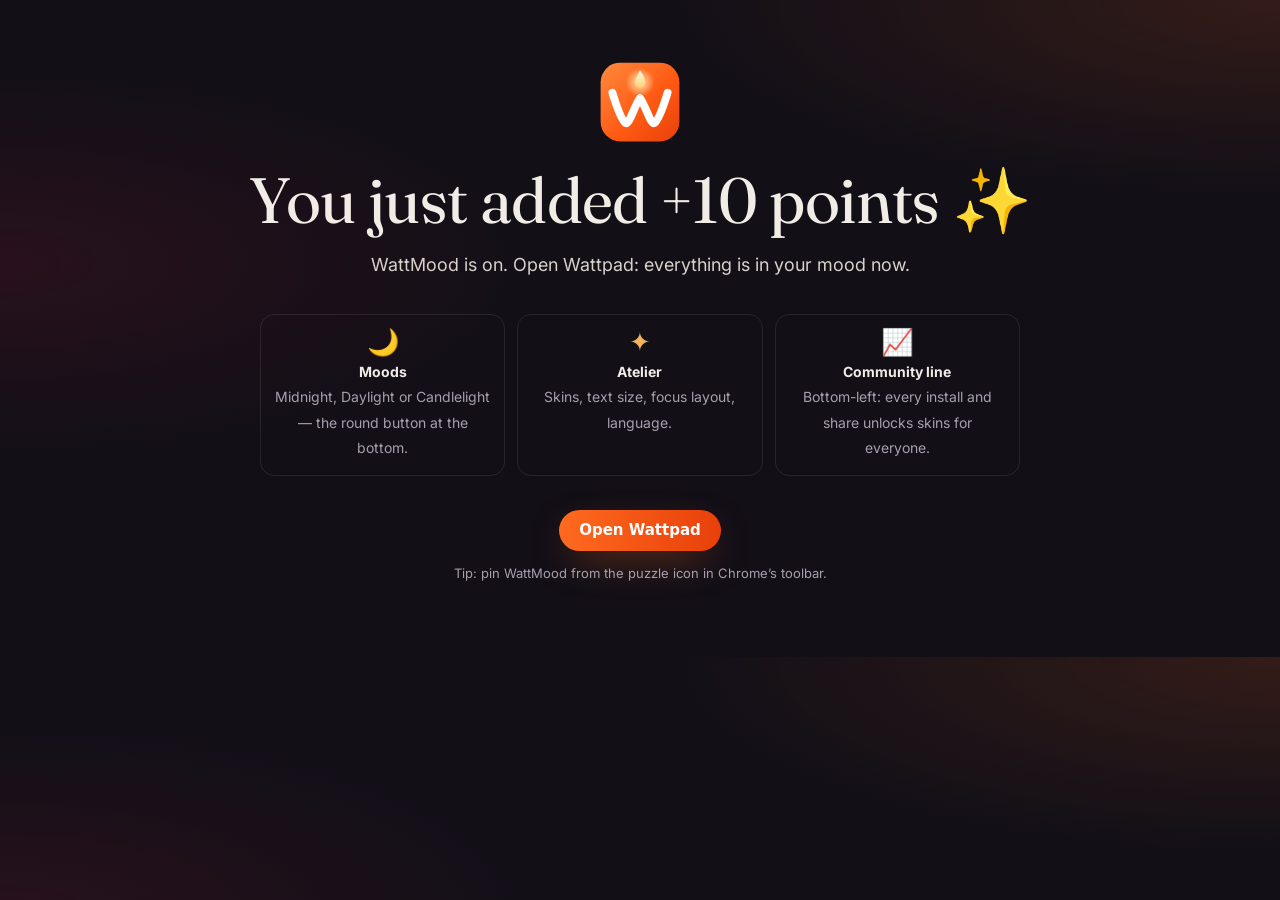
==== docs/welcome.html @ c8b5bc21 "WattMood: site-wide Wattpad skins, community points line, coupons, 4 languages - Chrome extension (e" ====
<!doctype html>
<html lang="en">
<head>
  <meta charset="utf-8">
  <meta name="viewport" content="width=device-width, initial-scale=1">
  <title>Welcome to WattMood</title>
  <link rel="icon" href="logo.svg">
  <link rel="stylesheet" href="https://fonts.googleapis.com/css2?family=Fraunces:ital,opsz,wght@0,9..144,300..600;1,9..144,400&family=Inter:wght@400;600;700&display=swap">
  <link rel="stylesheet" href="style.css">
</head>
<body>
  <div class="wrap" style="text-align:center;padding:60px 0">
    <img src="logo.svg" alt="" style="width:84px;height:84px;border-radius:20px">
    <h1 id="h"></h1>
    <p class="lead" id="p" style="margin:0 auto"></p>
    <div class="how" style="max-width:760px;margin:34px auto" id="steps"></div>
    <a class="btn primary" href="https://www.wattpad.com/" id="go"></a>
    <p class="note" id="n"></p>
  </div>
  <script>
    const W = {
      en: ['You just added +10 points ✨', 'WattMood is on. Open Wattpad: everything is in your mood now.', [['🌙', 'Moods', 'Midnight, Daylight or Candlelight — the round button at the bottom.'], ['✦', 'Atelier', 'Skins, text size, focus layout, language.'], ['📈', 'Community line', 'Bottom-left: every install and share unlocks skins for everyone.']], 'Open Wattpad', 'Tip: pin WattMood from the puzzle icon in Chrome’s toolbar.'],
      es: ['Acabas de sumar +10 puntos ✨', 'WattMood está activado. Abre Wattpad: todo tiene tu ambiente.', [['🌙', 'Ambientes', 'Noche, Día o Vela: el botón redondo de abajo.'], ['✦', 'Taller', 'Skins, tamaño del texto, modo foco, idioma.'], ['📈', 'Línea de la comunidad', 'Abajo a la izquierda: cada instalación desbloquea skins para todos.']], 'Abrir Wattpad', 'Consejo: fija WattMood desde el icono del puzle de Chrome.'],
      pt: ['Você acabou de somar +10 pontos ✨', 'O WattMood está ativo. Abra o Wattpad: tudo está no seu clima.', [['🌙', 'Climas', 'Noite, Dia ou Vela — o botão redondo embaixo.'], ['✦', 'Ateliê', 'Skins, tamanho do texto, modo foco, idioma.'], ['📈', 'Linha da comunidade', 'Canto inferior esquerdo: cada instalação desbloqueia skins para todos.']], 'Abrir o Wattpad', 'Dica: fixe o WattMood pelo ícone de quebra-cabeça do Chrome.'],
      fr: ['Tu viens d’ajouter +10 points ✨', 'WattMood est activé. Ouvre Wattpad : tout est dans ton ambiance.', [['🌙', 'Ambiances', 'Nuit, Jour ou Bougie — le bouton rond en bas.'], ['✦', 'Atelier', 'Skins, taille du texte, mode focus, langue.'], ['📈', 'Ligne de la communauté', 'En bas à gauche : chaque installation débloque des skins pour tous.']], 'Ouvrir Wattpad', 'Astuce : épingle WattMood depuis l’icône puzzle de Chrome.'],
    };
    const l = W[(navigator.language || 'en').slice(0, 2)] || W.en;
    document.getElementById('h').textContent = l[0];
    document.getElementById('p').textContent = l[1];
    document.getElementById('steps').innerHTML = l[2].map(([i, b, s]) => `<div><b>${i}</b><span><strong style="color:var(--text)">${b}</strong><br>${s}</span></div>`).join('');
    document.getElementById('go').textContent = l[3];
    document.getElementById('n').textContent = l[4];
  </script>
</body>
</html>
---- docs/style.css ----
:root { --bg: #120f17; --surface: #1c1824; --line: rgba(255,255,255,.09); --text: #f1ece6; --muted: #a79fae; --orange: #ff6a1f; --gold: #f2b35b; color-scheme: dark; }
* { box-sizing: border-box; }
html { scroll-behavior: smooth; }
body { margin: 0; background: var(--bg); color: var(--text); font: 16px/1.6 "Inter", system-ui, -apple-system, sans-serif; overflow-x: hidden;
  background-image: radial-gradient(80% 50% at 100% 0%, rgba(255,106,31,.14), transparent 60%), radial-gradient(70% 50% at 0% 40%, rgba(200,32,61,.12), transparent 60%); }
a { color: var(--gold); }
.wrap { width: min(1100px, 100% - 32px); margin: 0 auto; }
nav.top { display: flex; justify-content: space-between; align-items: center; padding: 18px 0; }
.brand { display: flex; gap: 10px; align-items: center; font: 400 24px/1 "Fraunces", Georgia, serif; text-decoration: none; color: var(--text); }
.brand img { width: 36px; height: 36px; border-radius: 9px; }
.langs { display: flex; gap: 4px; }
.langs button { background: none; border: 1px solid transparent; color: var(--muted); font: 600 12px system-ui, sans-serif; padding: 6px 8px; border-radius: 8px; cursor: pointer; }
.langs button.on { color: var(--text); border-color: var(--line); }
.hero { display: grid; grid-template-columns: 1.05fr .95fr; gap: 48px; align-items: center; padding: 48px 0 64px; }
.kicker { font: 700 12px/1 system-ui, sans-serif; letter-spacing: .24em; text-transform: uppercase; color: var(--orange); }
h1 { font: 400 clamp(38px, 6vw, 64px)/1.05 "Fraunces", Georgia, serif; margin: 14px 0 18px; letter-spacing: -.01em; }
h1 em { font-style: italic; color: var(--gold); }
.lead { font-size: 18px; color: #d9d2cb; max-width: 34em; }
.cta { display: flex; gap: 12px; flex-wrap: wrap; margin-top: 26px; }
.btn { display: inline-flex; align-items: center; gap: 8px; padding: 13px 20px; border-radius: 999px; font: 700 15px/1 system-ui, sans-serif; text-decoration: none; border: 1px solid var(--line); color: var(--text); cursor: pointer; background: none; }
.btn.primary { background: linear-gradient(90deg, var(--orange), #e8400a); border: 0; color: #fff; box-shadow: 0 14px 40px -14px rgba(255,106,31,.7); }
.note { font-size: 13px; color: var(--muted); margin-top: 12px; }
.phone { position: relative; border-radius: 22px; overflow: hidden; border: 1px solid var(--line); background: #0b090a; aspect-ratio: 4 / 3.3; box-shadow: 0 40px 90px -40px #000; }
.phone .page { position: absolute; inset: 0; padding: 28px 34px; transition: opacity .8s ease; }
.phone .seal { width: 46px; height: 46px; margin: 0 auto 8px; }
.phone .kick { text-align: center; font: 700 10px/1 system-ui; letter-spacing: .4em; text-transform: uppercase; }
.phone .ttl { text-align: center; font-size: 30px; margin: 8px 0 14px; }
.phone p { margin: 0 0 10px; font-size: 14px; line-height: 1.7; }
.phone .bub { display: inline-block; padding: 6px 12px; border-radius: 14px 14px 14px 4px; font-size: 14px; margin: 2px 0 10px; }
section { padding: 56px 0; border-top: 1px solid var(--line); }
h2 { font: 400 clamp(28px, 4vw, 40px)/1.1 "Fraunces", Georgia, serif; margin: 0 0 10px; }
.sub { color: var(--muted); margin: 0 0 28px; max-width: 40em; }
.features { display: grid; grid-template-columns: repeat(3, 1fr); gap: 14px; }
.feat { padding: 20px; border-radius: 18px; background: var(--surface); border: 1px solid var(--line); }
.feat b { display: block; font-size: 17px; margin: 8px 0 4px; }
.feat span { color: var(--muted); font-size: 14px; }
.feat .ic { font-size: 24px; }
.line-card { padding: 22px; border-radius: 20px; background: var(--surface); border: 1px solid var(--line); }
.line-top { display: flex; justify-content: space-between; align-items: flex-end; gap: 12px; margin-bottom: 34px; flex-wrap: wrap; }
.total { font: 400 46px/1 "Fraunces", Georgia, serif; }
.total small { font: 600 14px system-ui; color: var(--muted); }
.track { position: relative; height: 10px; border-radius: 99px; background: rgba(255,255,255,.08); margin: 0 14px 44px; }
.fill { position: absolute; left: 0; top: 0; bottom: 0; border-radius: inherit; background: linear-gradient(90deg, var(--orange), var(--gold)); box-shadow: 0 0 20px -2px var(--orange); width: 0; transition: width 1.6s cubic-bezier(.2,.8,.2,1); }
.mark { position: absolute; top: 50%; transform: translate(-50%, -50%); text-align: center; }
.mark .dot { width: 34px; height: 34px; border-radius: 50%; display: grid; place-items: center; background: var(--surface); border: 1.5px solid var(--line); filter: grayscale(1); opacity: .65; }
.mark.on .dot { filter: none; opacity: 1; border-color: var(--gold); }
.mark .g { position: absolute; top: 40px; left: 50%; transform: translateX(-50%); font-size: 11px; color: var(--muted); white-space: nowrap; }
.how { display: grid; grid-template-columns: repeat(3, 1fr); gap: 12px; margin-top: 8px; }
.how div { padding: 14px; border-radius: 14px; border: 1px solid var(--line); }
.how b { font: 400 26px/1 "Fraunces", Georgia, serif; color: var(--gold); display: block; margin-bottom: 4px; }
.how span { font-size: 14px; color: var(--muted); }
.gallery { display: grid; grid-template-columns: repeat(auto-fill, minmax(200px, 1fr)); gap: 14px; }
.skin { border-radius: 18px; padding: 18px; border: 1px solid var(--line); position: relative; overflow: hidden; }
.skin .em { width: 58px; height: 58px; }
.skin .nm { font-size: 22px; margin: 10px 0 2px; }
.skin .fr { font-size: 13px; opacity: .75; font-style: italic; }
.skin .gl { position: absolute; top: 14px; right: 14px; font: 700 11px system-ui; padding: 4px 8px; border-radius: 99px; background: rgba(255,255,255,.12); }
.skin .gl.free { background: var(--gold); color: #1a1208; }
.skin .pal { display: flex; gap: 5px; margin-top: 12px; }
.skin .pal i { width: 16px; height: 16px; border-radius: 50%; border: 1px solid rgba(127,127,127,.4); }
.faq details { border-bottom: 1px solid var(--line); padding: 14px 0; }
.faq summary { cursor: pointer; font-weight: 600; }
.faq p { color: var(--muted); margin: 8px 0 0; }
footer { padding: 30px 0 50px; border-top: 1px solid var(--line); color: var(--muted); font-size: 13px; display: flex; justify-content: space-between; gap: 16px; flex-wrap: wrap; }
.legal h1 { font-size: 40px; }
.legal h2 { font-size: 24px; margin-top: 28px; }
.legal p, .legal li { color: #d7d0c9; }
@media (max-width: 860px) { .hero { grid-template-columns: 1fr; } .features, .how { grid-template-columns: 1fr; } }
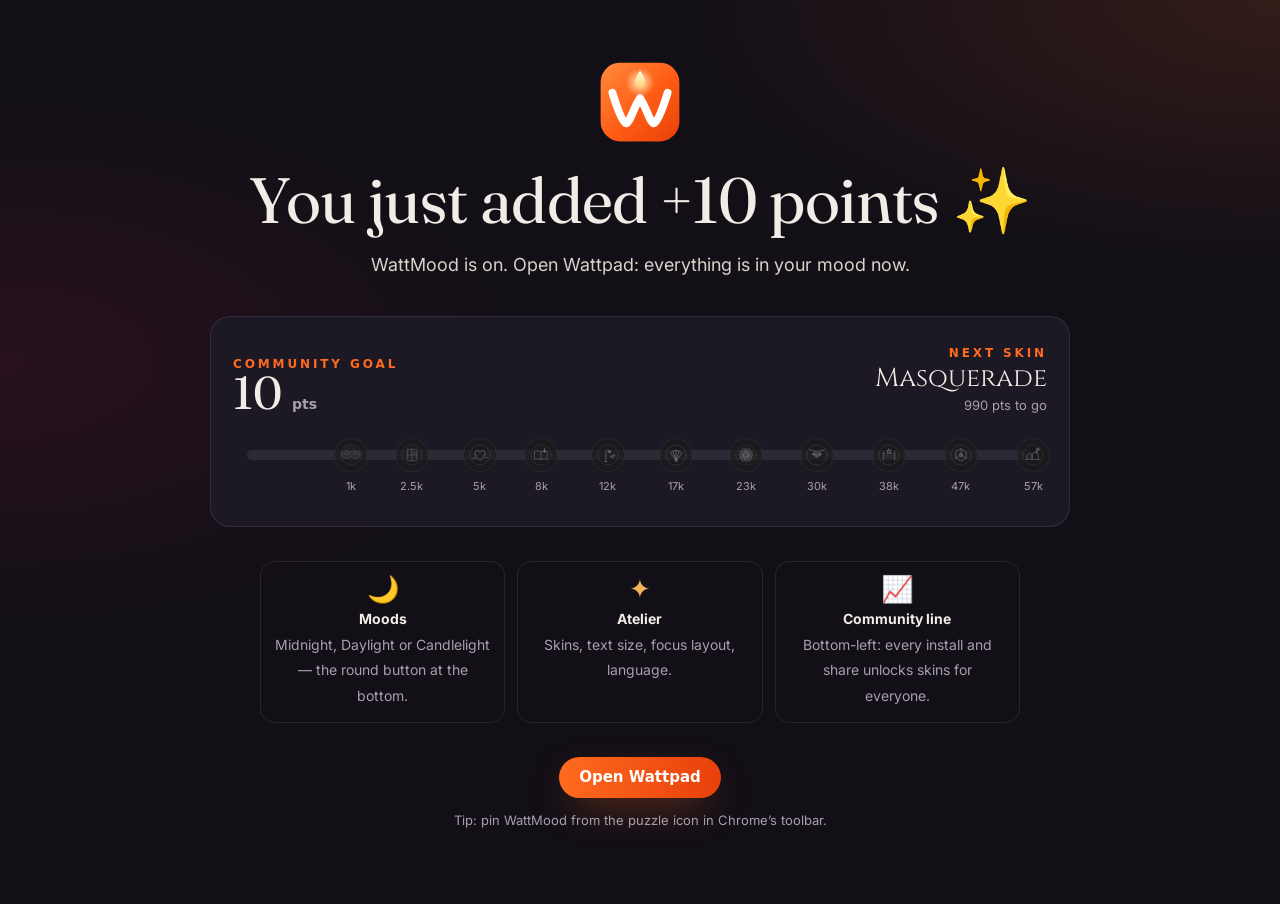
==== commit e593a894: "Welcome page: show the community points line with the visitor's +10 Co-Authored-By: Claude Opus 5.5 " ====
--- a/docs/welcome.html
+++ b/docs/welcome.html
@@ -13,10 +13,12 @@
     <img src="logo.svg" alt="" style="width:84px;height:84px;border-radius:20px">
     <h1 id="h"></h1>
     <p class="lead" id="p" style="margin:0 auto"></p>
+    <div class="line-card" id="line" style="max-width:860px;margin:36px auto 0;padding-top:30px"></div>
     <div class="how" style="max-width:760px;margin:34px auto" id="steps"></div>
     <a class="btn primary" href="https://www.wattpad.com/" id="go"></a>
     <p class="note" id="n"></p>
   </div>
+  <script src="line.js"></script>
   <script>
     const W = {
       en: ['You just added +10 points ✨', 'WattMood is on. Open Wattpad: everything is in your mood now.', [['🌙', 'Moods', 'Midnight, Daylight or Candlelight — the round button at the bottom.'], ['✦', 'Atelier', 'Skins, text size, focus layout, language.'], ['📈', 'Community line', 'Bottom-left: every install and share unlocks skins for everyone.']], 'Open Wattpad', 'Tip: pin WattMood from the puzzle icon in Chrome’s toolbar.'],
@@ -30,6 +32,8 @@
     document.getElementById('steps').innerHTML = l[2].map(([i, b, s]) => `<div><b>${i}</b><span><strong style="color:var(--text)">${b}</strong><br>${s}</span></div>`).join('');
     document.getElementById('go').textContent = l[3];
     document.getElementById('n').textContent = l[4];
+    const lang = W[(navigator.language || 'en').slice(0, 2)] ? (navigator.language || 'en').slice(0, 2) : 'en';
+    WMLine.load().then(({ data, total }) => WMLine.render(document.getElementById('line'), { data, total, mine: 10, lang }));
   </script>
 </body>
 </html>
--- a/docs/style.css
+++ b/docs/style.css
@@ -66,3 +66,9 @@
 .legal h2 { font-size: 24px; margin-top: 28px; }
 .legal p, .legal li { color: #d7d0c9; }
 @media (max-width: 860px) { .hero { grid-template-columns: 1fr; } .features, .how { grid-template-columns: 1fr; } }
+.track .mine { position: absolute; top: -3px; bottom: -3px; border-radius: 0 99px 99px 0; background: repeating-linear-gradient(135deg, var(--gold) 0 5px, #ffd98f 5px 10px);
+  box-shadow: 0 0 18px var(--gold); transition: width 1s cubic-bezier(.2, .8, .2, 1); }
+.track .mine em { position: absolute; bottom: 18px; left: 100%; transform: translateX(-50%) translateY(6px); white-space: nowrap; font: 800 12px/1 system-ui, sans-serif; font-style: normal;
+  color: #1a1208; background: var(--gold); padding: 4px 8px; border-radius: 99px; opacity: 0; transition: opacity .4s ease .7s, transform .4s ease .7s; }
+.track .mine em::after { content: ""; position: absolute; left: 50%; top: 100%; transform: translateX(-50%); border: 5px solid transparent; border-top-color: var(--gold); }
+.track .mine.in em { opacity: 1; transform: translateX(-50%); }
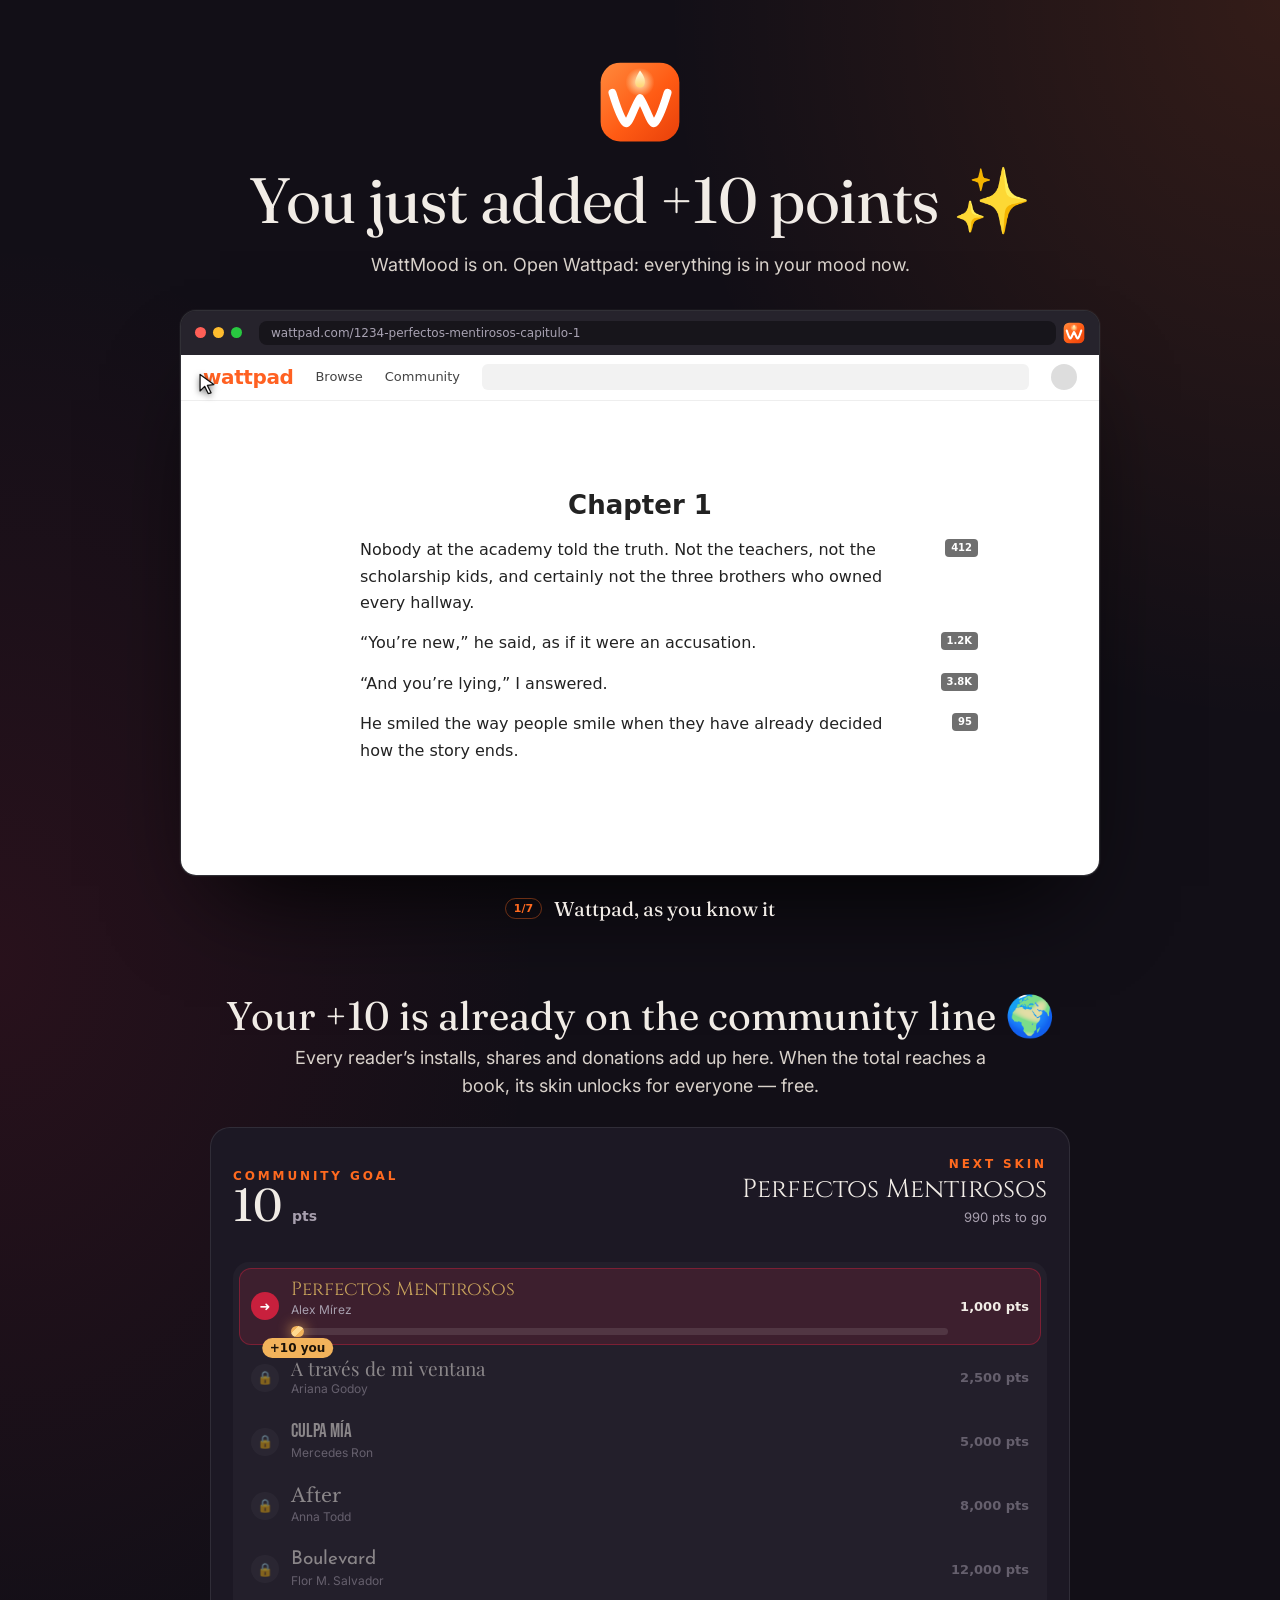
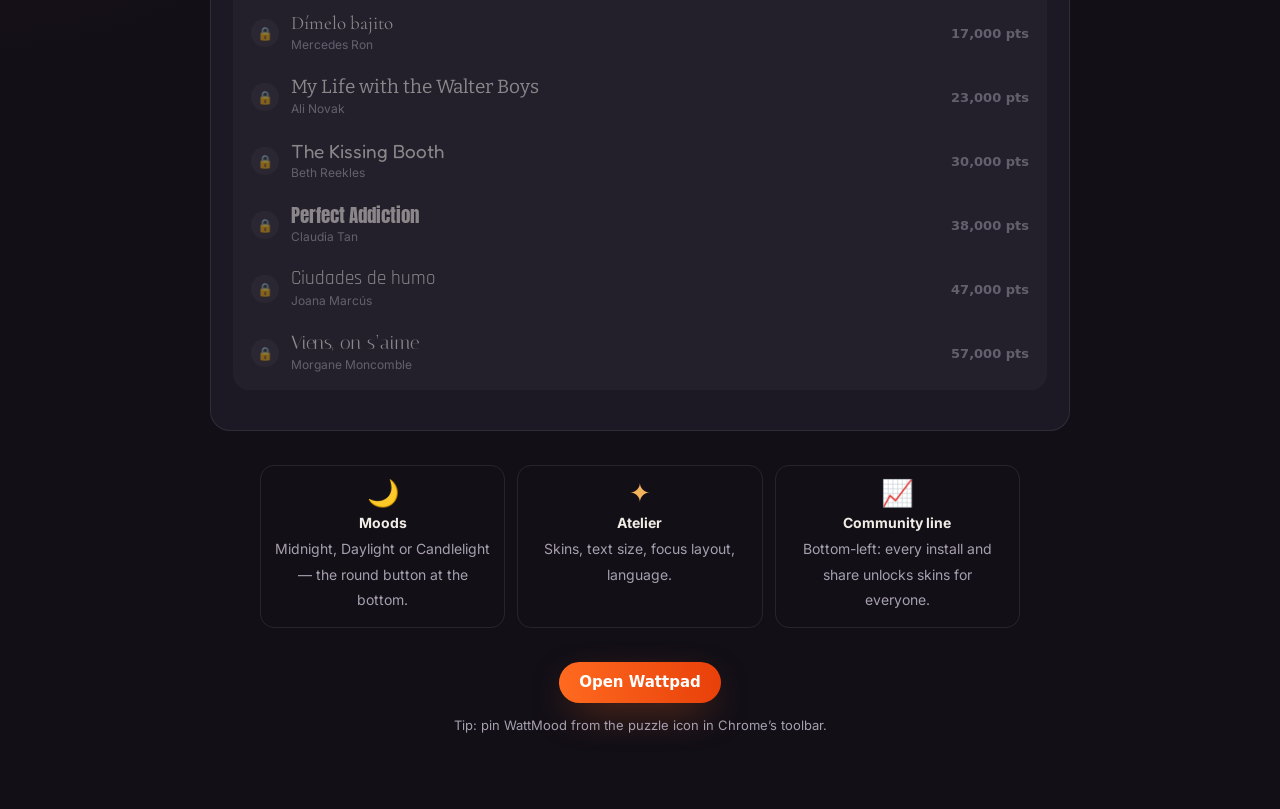
==== commit 73a4eea3: "Welcome page: animated product demo; no unstyled UI flash on load - welcome: looping mock of a Wattp" ====
--- a/docs/welcome.html
+++ b/docs/welcome.html
@@ -13,12 +13,16 @@
     <img src="logo.svg" alt="" style="width:84px;height:84px;border-radius:20px">
     <h1 id="h"></h1>
     <p class="lead" id="p" style="margin:0 auto"></p>
-    <div class="line-card" id="line" style="max-width:860px;margin:36px auto 0;padding-top:30px"></div>
+    <div class="demo" id="demo"></div>
+    <h2 id="ch" style="margin:70px 0 6px"></h2>
+    <p class="lead" id="cp" style="margin:0 auto;max-width:40em"></p>
+    <div class="line-card" id="line" style="max-width:860px;margin:26px auto 0;padding-top:30px"></div>
     <div class="how" style="max-width:760px;margin:34px auto" id="steps"></div>
     <a class="btn primary" href="https://www.wattpad.com/" id="go"></a>
     <p class="note" id="n"></p>
   </div>
   <script src="line.js"></script>
+  <script src="demo.js"></script>
   <script>
     const W = {
       en: ['You just added +10 points ✨', 'WattMood is on. Open Wattpad: everything is in your mood now.', [['🌙', 'Moods', 'Midnight, Daylight or Candlelight — the round button at the bottom.'], ['✦', 'Atelier', 'Skins, text size, focus layout, language.'], ['📈', 'Community line', 'Bottom-left: every install and share unlocks skins for everyone.']], 'Open Wattpad', 'Tip: pin WattMood from the puzzle icon in Chrome’s toolbar.'],
@@ -33,7 +37,19 @@
     document.getElementById('go').textContent = l[3];
     document.getElementById('n').textContent = l[4];
     const lang = W[(navigator.language || 'en').slice(0, 2)] ? (navigator.language || 'en').slice(0, 2) : 'en';
-    WMLine.load().then(({ data, total }) => WMLine.render(document.getElementById('line'), { data, total, mine: 10, lang }));
+    const CH = {
+      en: ['Your +10 is already on the community line 🌍', 'Every reader’s installs, shares and donations add up here. When the total reaches a book, its skin unlocks for everyone — free.'],
+      es: ['Tus +10 ya están en la línea de la comunidad 🌍', 'Aquí se suman las instalaciones, lo que se comparte y las donaciones de todos los lectores. Cuando el total llega a un libro, su skin se desbloquea gratis para todos.'],
+      pt: ['Seus +10 já estão na linha da comunidade 🌍', 'Aqui se somam as instalações, compartilhamentos e doações de todos os leitores. Quando o total chega a um livro, a skin dele é desbloqueada de graça para todos.'],
+      fr: ['Tes +10 sont déjà sur la ligne de la communauté 🌍', 'Les installations, partages et dons de tous les lecteurs s’additionnent ici. Quand le total atteint un livre, son skin est débloqué gratuitement pour tout le monde.'],
+    }[lang];
+    document.getElementById('ch').textContent = CH[0];
+    document.getElementById('cp').textContent = CH[1];
+    WMLine.load().then(({ data, total }) => {
+      WMLine.render(document.getElementById('line'), { data, total, mine: 10, lang });
+      const skin = data.skins.find((s) => s.id === 'masquerade');
+      if (skin) WMDemo.mount(document.getElementById('demo'), { skin, lang, total: Math.max(total, 10) });
+    });
   </script>
 </body>
 </html>
--- a/docs/style.css
+++ b/docs/style.css
@@ -72,3 +72,96 @@
   color: #1a1208; background: var(--gold); padding: 4px 8px; border-radius: 99px; opacity: 0; transition: opacity .4s ease .7s, transform .4s ease .7s; }
 .track .mine em::after { content: ""; position: absolute; left: 50%; top: 100%; transform: translateX(-50%); border: 5px solid transparent; border-top-color: var(--gold); }
 .track .mine.in em { opacity: 1; transform: translateX(-50%); }
+
+/* book ladder */
+.ladder { list-style: none; margin: 0 0 18px; padding: 6px; border-radius: 16px; background: rgba(255,255,255,.03); text-align: left; }
+.rung { display: grid; grid-template-columns: 28px 1fr auto; gap: 12px; align-items: center; padding: 10px 12px; border-radius: 12px; }
+.rung + .rung { margin-top: 2px; }
+.rung .ic { width: 28px; height: 28px; border-radius: 50%; display: grid; place-items: center; font-size: 13px; background: rgba(255,255,255,.07); }
+.rung .bk { min-width: 0; display: flex; flex-direction: column; }
+.rung .bk b { font-weight: 400; font-size: 19px; line-height: 1.2; color: var(--b-acc2); }
+.rung .bk small { font-size: 12px; color: var(--muted); }
+.rung .gl { font: 700 13px/1 system-ui, sans-serif; color: var(--muted); font-variant-numeric: tabular-nums; }
+.rung.is-done .ic { background: var(--b-acc); color: #fff; }
+.rung.is-locked { opacity: .5; }
+.rung.is-locked .bk b { color: var(--text); }
+.rung.is-next { background: color-mix(in srgb, var(--b-acc) 16%, transparent); box-shadow: inset 0 0 0 1px color-mix(in srgb, var(--b-acc) 45%, transparent); }
+.rung.is-next .ic { background: var(--b-acc); color: #fff; }
+.rung.is-next .gl { color: var(--text); }
+.rb { position: relative; display: block; height: 7px; margin-top: 8px; border-radius: 99px; background: rgba(255,255,255,.1); }
+.rb i { position: absolute; left: 0; top: 0; bottom: 0; border-radius: inherit; background: linear-gradient(90deg, var(--b-acc), var(--b-acc2)); transition: width 1.4s cubic-bezier(.2,.8,.2,1); }
+.rb em { position: absolute; top: -2px; bottom: -2px; left: 0; border-radius: 99px; background: repeating-linear-gradient(135deg, var(--gold) 0 5px, #ffd98f 5px 10px); box-shadow: 0 0 14px var(--gold); transition: width 1s ease, left 1s ease; }
+.rb em span { position: absolute; top: 12px; left: 50%; transform: translateX(-50%); white-space: nowrap; font: 800 12px/1 system-ui, sans-serif; color: #1a1208; background: var(--gold); padding: 4px 8px; border-radius: 99px; opacity: 0; transition: opacity .4s ease .7s; }
+.rb em.in span { opacity: 1; }
+
+/* ---------- product demo (welcome page) ---------- */
+.demo { max-width: 920px; margin: 30px auto 0; text-align: left; }
+.dm-browser { border-radius: 16px; overflow: hidden; border: 1px solid var(--line); box-shadow: 0 50px 100px -40px #000, 0 0 0 1px rgba(255,255,255,.03); background: #1d1b22; }
+.dm-tabbar { display: flex; align-items: center; gap: 7px; padding: 10px 14px; background: #26232c; }
+.dm-tabbar > i { width: 11px; height: 11px; border-radius: 50%; background: #ff5f57; } .dm-tabbar > i:nth-child(2) { background: #febc2e; } .dm-tabbar > i:nth-child(3) { background: #28c840; }
+.dm-url { flex: 1; margin-left: 10px; padding: 5px 12px; border-radius: 8px; background: #17151b; color: #a9a3b3; font: 12px system-ui, sans-serif; white-space: nowrap; overflow: hidden; text-overflow: ellipsis; }
+.dm-ext img { width: 22px; height: 22px; display: block; border-radius: 6px; }
+.dm-page { --d-bg: #fff; position: relative; height: 520px; overflow: hidden; font-family: "Source Sans Pro", system-ui, sans-serif; background: #fff; color: #222; transition: background .8s, color .8s; }
+.dm-page .dm-atmo { position: absolute; inset: 0; opacity: 0; transition: opacity 1s; pointer-events: none;
+  background: radial-gradient(60% 60% at 0% 100%, color-mix(in srgb, var(--d-accent) 22%, transparent), transparent 70%), radial-gradient(50% 50% at 100% 0%, color-mix(in srgb, var(--d-accent2) 18%, transparent), transparent 70%); }
+.dm-header { position: relative; display: flex; align-items: center; gap: 22px; height: 46px; padding: 0 22px; border-bottom: 1px solid #eee; font-size: 13px; color: #444; background: #fff; transition: background .8s, color .8s, border-color .8s; }
+.dm-header b { font: 700 20px/1 system-ui, sans-serif; color: #ff6122; letter-spacing: -.02em; }
+.dm-search { flex: 1; height: 26px; border-radius: 6px; background: #f2f2f2; transition: background .8s; }
+.dm-av { width: 26px; height: 26px; border-radius: 50%; background: #ddd; }
+.dm-article { position: relative; width: min(560px, 86%); margin: 0 auto; padding: 28px 0 0; }
+.dm-seal { width: 50px; height: 50px; margin: 0 auto 6px; color: var(--d-accent2); opacity: 0; transform: translateY(8px); transition: opacity .8s .2s, transform .8s .2s; }
+.dm-kicker { text-align: center; font: 600 10px/1 var(--d-display); letter-spacing: .45em; color: var(--d-accent); opacity: 0; height: 0; transition: opacity .8s; }
+.dm-title { text-align: center; margin: 6px 0 18px; font: 700 26px/1.1 system-ui, sans-serif; }
+.dm-title .skin { display: none; font: 400 46px/1 var(--d-display); color: var(--d-text); }
+.dm-p { position: relative; margin: 0 0 14px; font: 16px/1.65 "Source Sans Pro", system-ui, sans-serif; color: #222; transition: color .8s, opacity .6s, background .8s, padding .6s, border-radius .6s; }
+.dm-c { position: absolute; right: -58px; top: 2px; font: 700 10px/1 system-ui, sans-serif; font-style: normal; color: #fff; background: #6f6f6f; padding: 4px 6px; border-radius: 4px; }
+.dm-pill, .dm-dock { position: absolute; opacity: 0; transform: translateY(10px); transition: opacity .6s, transform .6s, box-shadow .4s; font: 12px system-ui, sans-serif; }
+.dm-pill { left: 14px; bottom: 14px; display: flex; align-items: center; gap: 7px; padding: 6px 12px; border-radius: 999px; background: var(--d-surface); color: var(--d-text); border: 1px solid var(--d-line); }
+.dm-pill i { width: 54px; height: 5px; border-radius: 99px; background: rgba(127,127,127,.25); overflow: hidden; } .dm-pill s { display: block; width: 18%; height: 100%; background: linear-gradient(90deg, var(--d-accent), var(--d-accent2)); }
+.dm-pill span { font-family: var(--d-display); color: var(--d-accent2); }
+.dm-dock { left: 50%; bottom: 14px; margin-left: -110px; display: flex; gap: 4px; padding: 5px; border-radius: 999px; background: var(--d-surface); border: 1px solid var(--d-line); color: var(--d-muted); }
+.dm-dock span { width: 34px; height: 34px; border-radius: 50%; display: grid; place-items: center; font-size: 15px; }
+.dm-dock .dm-pw { color: var(--d-accent); }
+.dm-cursor { position: absolute; left: 0; top: 0; width: 22px; height: 22px; z-index: 30; transition: transform .8s cubic-bezier(.5,0,.2,1); filter: drop-shadow(0 2px 3px rgba(0,0,0,.5)); }
+.dm-cursor.click { animation: dm-click .3s ease; }
+@keyframes dm-click { 50% { scale: .8; } }
+
+/* skinned states */
+.dm-page:not([data-state="plain"]):not([data-state="unveil"]) { background: var(--d-bg); color: var(--d-text); }
+.dm-page[data-state="skin"] .dm-atmo { opacity: 1; }
+.dm-page[data-state="skin"] .dm-header { background: color-mix(in srgb, var(--d-surface) 90%, transparent); color: var(--d-text); border-color: var(--d-line); }
+.dm-page[data-state="skin"] .dm-search { background: color-mix(in srgb, var(--d-text) 8%, transparent); }
+.dm-page[data-state="skin"] .dm-seal { opacity: 1; transform: none; }
+.dm-page[data-state="skin"] .dm-kicker { opacity: 1; height: auto; }
+.dm-page[data-state="skin"] .dm-title .plain { display: none; } .dm-page[data-state="skin"] .dm-title .skin { display: inline; }
+.dm-page[data-state="skin"] .dm-p { font-family: var(--d-body); font-size: 17px; color: var(--d-text); text-align: justify; }
+.dm-page[data-state="skin"] .dm-p.first::first-letter { float: left; font: 400 3.3em/.8 var(--d-display); color: var(--d-accent); padding: .05em .08em 0 0; }
+.dm-page[data-state="skin"] .dm-b { width: fit-content; max-width: 80%; padding: 6px 14px; border-radius: 16px 16px 16px 4px; text-align: left;
+  background: color-mix(in srgb, var(--d-text) 8%, var(--d-bg)); border: 1px solid color-mix(in srgb, var(--d-text) 12%, transparent); border-left: 2px solid var(--d-accent); }
+.dm-page[data-state="skin"] .dm-c { background: color-mix(in srgb, var(--d-accent2) 16%, transparent); color: var(--d-accent2); border: 1px solid color-mix(in srgb, var(--d-accent2) 35%, transparent); border-radius: 99px; }
+.dm-page[data-state="skin"] .dm-pill, .dm-page[data-state="skin"] .dm-dock { opacity: 1; transform: none; }
+.dm-page.hl-b .dm-b { box-shadow: 0 0 0 3px color-mix(in srgb, var(--d-accent) 45%, transparent); }
+.dm-page.spot .dm-p:not(:nth-of-type(2)) { opacity: .22; }
+.dm-page.hl-pill .dm-pill { box-shadow: 0 0 0 4px color-mix(in srgb, var(--d-accent2) 45%, transparent), 0 0 40px color-mix(in srgb, var(--d-accent2) 50%, transparent); transform: scale(1.06); }
+.dm-page.fade { opacity: .2; transition: opacity .5s; }
+
+/* opening animation (Perfectos Mentirosos) */
+.dm-unveil { position: absolute; inset: 0; z-index: 20; pointer-events: none; display: none; }
+.dm-page[data-state="unveil"] .dm-unveil { display: block; }
+.dm-half { position: absolute; top: 0; bottom: 0; width: 50.5%; background: #0a0708; animation: dm-dark .45s ease both, dm-fall 1s cubic-bezier(.55,0,.2,1) 1.35s forwards; }
+.dm-half.l { left: 0; --dx: -62%; --r: -7deg; transform-origin: 0 100%; } .dm-half.r { right: 0; --dx: 62%; --r: 7deg; transform-origin: 100% 100%; }
+@keyframes dm-dark { from { opacity: 0; } to { opacity: 1; } }
+@keyframes dm-fall { to { transform: translate(var(--dx), 8%) rotate(var(--r)); opacity: 0; } }
+.dm-mask { position: absolute; left: 50%; top: 50%; width: 170px; height: 170px; margin: -85px 0 0 -85px; color: #d4af6a; --iv-accent: #c8203d;
+  opacity: 0; animation: dm-mask 1.6s ease .25s both; filter: drop-shadow(0 0 14px rgba(212,175,106,.6)); }
+@keyframes dm-mask { 0% { opacity: 0; transform: scale(.85); } 30%, 75% { opacity: 1; transform: scale(1); } 100% { opacity: 0; transform: scale(1.1); } }
+.dm-crack { position: absolute; left: 50%; top: 0; bottom: 0; width: 3px; margin-left: -1px; background: #ff3b58; box-shadow: 0 0 14px #ff2a4d; transform: scaleY(0); transform-origin: top;
+  animation: dm-crack .3s cubic-bezier(.9,0,.6,1) 1.05s forwards, dm-dark .3s ease 1.6s reverse forwards; }
+@keyframes dm-crack { to { transform: scaleY(1); } }
+
+.dm-caption { display: flex; gap: 12px; align-items: center; justify-content: center; margin-top: 18px; min-height: 30px; opacity: 0; transform: translateY(6px); transition: opacity .4s, transform .4s; }
+.dm-caption.in { opacity: 1; transform: none; }
+.dm-step { font: 700 11px/1 system-ui, sans-serif; color: var(--orange); padding: 4px 8px; border-radius: 99px; border: 1px solid rgba(255,106,31,.4); }
+.dm-text { font: 400 20px/1.3 "Fraunces", Georgia, serif; color: var(--text); }
+@media (max-width: 640px) { .dm-page { height: 440px; } .dm-c { display: none; } .dm-text { font-size: 16px; } }
+@media (prefers-reduced-motion: reduce) { .dm-cursor { display: none; } }
